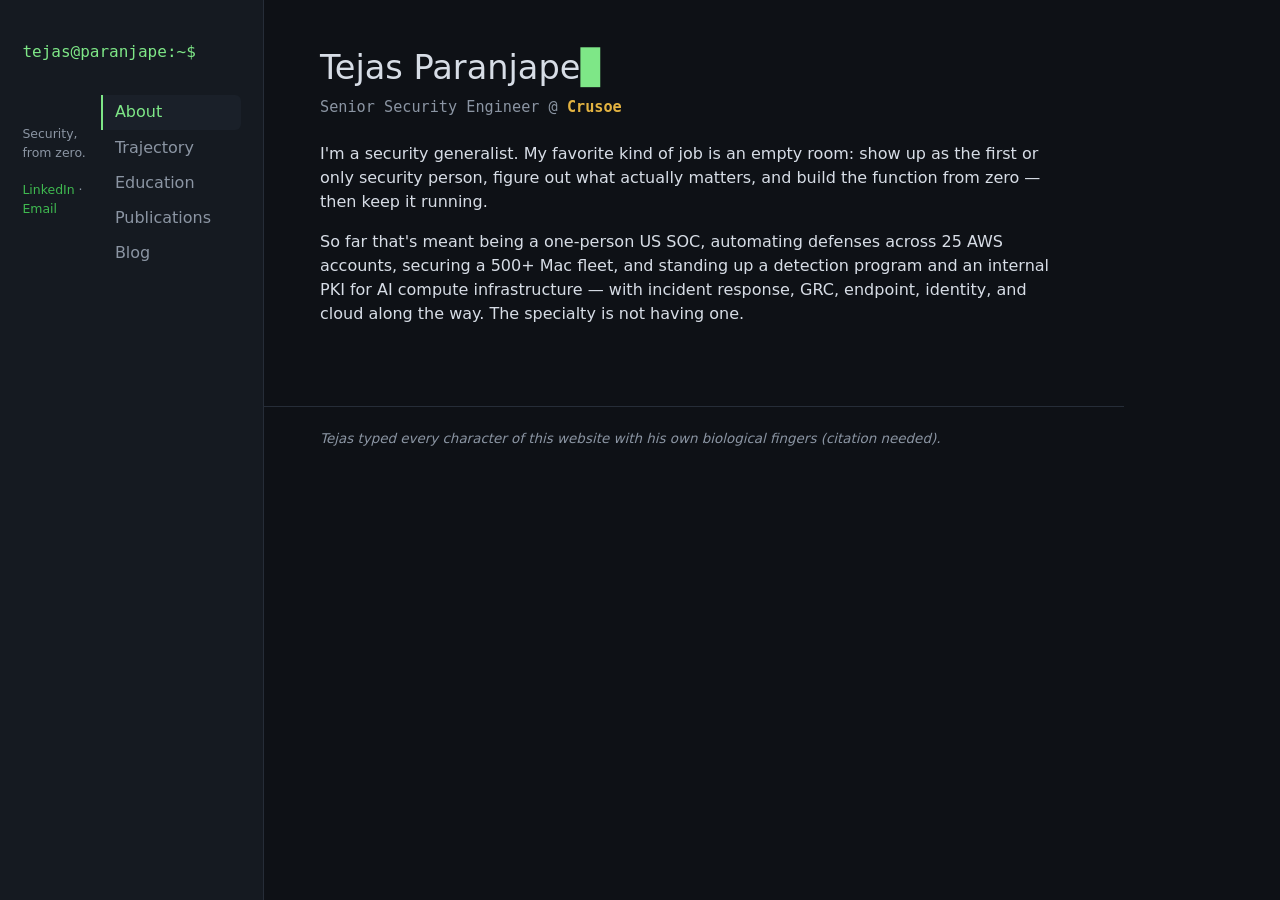
==== index.html @ 5c038657 "Initial site" ====
<!DOCTYPE html>
<html lang="en">
<head>
<meta charset="UTF-8">
<meta name="viewport" content="width=device-width, initial-scale=1.0">
<title>Tejas Paranjape — About</title>
<link href="https://cdn.jsdelivr.net/npm/bootstrap@5.3.3/dist/css/bootstrap.min.css" rel="stylesheet">
<link href="style.css" rel="stylesheet">
</head>
<body>

<nav class="navbar navbar-expand-lg navbar-dark fixed-top" id="sideNav">
  <div class="container-fluid flex-lg-column align-items-lg-start p-lg-0">
    <a class="navbar-brand" href="index.html">tejas@paranjape:~$</a>
    <button class="navbar-toggler" type="button" data-bs-toggle="collapse" data-bs-target="#navbarResponsive"
            aria-controls="navbarResponsive" aria-expanded="false" aria-label="Toggle navigation">
      <span class="navbar-toggler-icon"></span>
    </button>
    <div class="collapse navbar-collapse" id="navbarResponsive">
      <div class="brand-sub d-none d-lg-block mt-1">
        Security, from zero.<br><br>
        <a href="https://www.linkedin.com/in/tejas-paranjape">LinkedIn</a> ·
        <a href="mailto:tejasparanjape1@gmail.com">Email</a>
      </div>
      <ul class="navbar-nav">
        <li class="nav-item"><a class="nav-link active" aria-current="page" href="index.html">About</a></li>
        <li class="nav-item"><a class="nav-link" href="trajectory.html">Trajectory</a></li>
        <li class="nav-item"><a class="nav-link" href="education.html">Education</a></li>
        <li class="nav-item"><a class="nav-link" href="publications.html">Publications</a></li>
        <li class="nav-item"><a class="nav-link" href="blog.html">Blog</a></li>
      </ul>
      <div class="brand-sub d-lg-none mt-2 mb-2">
        <a href="https://www.linkedin.com/in/tejas-paranjape">LinkedIn</a> ·
        <a href="mailto:tejasparanjape1@gmail.com">Email</a>
      </div>
    </div>
  </div>
</nav>

<main>
  <h1>Tejas Paranjape<span class="cursor">▊</span></h1>
  <p class="tagline">Senior Security Engineer @ <b>Crusoe</b></p>
  <p>
    I'm a security generalist. My favorite kind of job is an empty room: show up as the first
    or only security person, figure out what actually matters, and build the function from
    zero — then keep it running.
  </p>
  <p>
    So far that's meant being a one-person US SOC, automating defenses across 25 AWS accounts,
    securing a 500+ Mac fleet, and standing up a detection program and an internal PKI for AI
    compute infrastructure — with incident response, GRC, endpoint, identity, and cloud along
    the way. The specialty is not having one.
  </p>
</main>

<footer>
  <em>Tejas typed every character of this website with his own biological fingers (citation needed).</em>
</footer>

<script src="https://cdn.jsdelivr.net/npm/bootstrap@5.3.3/dist/js/bootstrap.bundle.min.js"></script>
</body>
</html>
---- style.css ----
/* Shared styles — layout pattern from Start Bootstrap "Resume" theme (MIT). */
:root {
  --bg: #0e1116;
  --bg-panel: #151a21;
  --bg-card: #1a2029;
  --line: #262d38;
  --ink: #d7dde6;
  --ink-dim: #8b95a3;
  --accent: #7ee787;
  --accent-dim: #3fb950;
  --mono: "SF Mono", "JetBrains Mono", Menlo, Consolas, monospace;
}
body {
  background: var(--bg);
  color: var(--ink);
}

/* ---------- Sidebar / navbar ---------- */
#sideNav {
  background: var(--bg-panel);
  border-bottom: 1px solid var(--line);
}
#sideNav .navbar-brand {
  font-family: var(--mono);
  color: var(--accent);
  font-size: 1rem;
}
#sideNav .brand-sub { font-size: .78rem; color: var(--ink-dim); }
#sideNav .brand-sub a { color: var(--accent-dim); text-decoration: none; }
#sideNav .nav-link {
  color: var(--ink-dim);
  border-left: 2px solid transparent;
  border-radius: 0 6px 6px 0;
  padding: .35rem .75rem;
}
#sideNav .nav-link:hover { color: var(--ink); background: var(--bg-card); }
#sideNav .nav-link.active {
  color: var(--accent);
  border-left-color: var(--accent);
  background: var(--bg-card);
}
@media (min-width: 992px) {
  #sideNav {
    position: fixed;
    top: 0; left: 0;
    height: 100vh;
    width: 16.5rem;
    flex-direction: column;
    align-items: flex-start;
    justify-content: flex-start;
    padding: 2.2rem 1.4rem;
    border-right: 1px solid var(--line);
    border-bottom: none;
  }
  #sideNav .navbar-collapse { width: 100%; }
  #sideNav .navbar-nav { flex-direction: column; width: 100%; margin-top: 1.6rem; }
  main, footer { margin-left: 16.5rem; }
}
@media (max-width: 991.98px) {
  body { padding-top: 3.6rem; }
}

/* ---------- Content ---------- */
main { max-width: 860px; padding: 3rem 2rem 4rem; }
@media (min-width: 992px) { main { padding: 3rem 3.5rem 4rem; } }
h1 { font-size: 2.1rem; }
h1 .cursor { color: var(--accent); animation: blink 1.1s steps(1) infinite; }
@keyframes blink { 50% { opacity: 0; } }
h2 {
  font-family: var(--mono);
  font-size: 1.25rem;
  color: var(--accent);
  margin-bottom: 1rem;
}
h2::before { content: "// "; color: var(--ink-dim); }
a { color: var(--accent-dim); }
.tagline {
  font-family: var(--mono);
  color: var(--ink-dim);
  font-size: .95rem;
  margin-bottom: 1.4rem;
}
.tagline b { color: #e3b341; font-weight: 600; }
.dim { color: var(--ink-dim); }

ul.clean { list-style: none; padding-left: 0; }
ul.clean li { padding-left: 1.3rem; position: relative; margin-bottom: .55rem; }
ul.clean li::before { content: "▸"; position: absolute; left: 0; color: var(--accent-dim); }

.timeline { list-style: none; margin: .6rem 0 1.2rem; padding-left: 0; }
.timeline li {
  position: relative;
  padding: 0 0 1.1rem 1.6rem;
  border-left: 2px solid var(--line);
  margin-left: .4rem;
}
.timeline li:last-child { padding-bottom: .2rem; }
.timeline li::before {
  content: "";
  position: absolute;
  left: -6px; top: .42em;
  width: 10px; height: 10px;
  border-radius: 50%;
  background: var(--bg);
  border: 2px solid var(--accent-dim);
}
.timeline li.current::before { background: var(--accent); border-color: var(--accent); }
.timeline .role { font-weight: 600; }
.timeline .org { color: var(--accent); font-family: var(--mono); font-size: .85rem; }
.timeline .desc { color: var(--ink-dim); font-size: .9rem; }

footer {
  padding: 1.4rem 2rem 2.2rem;
  max-width: 860px;
  border-top: 1px solid var(--line);
  color: var(--ink-dim);
  font-size: .84rem;
}
@media (min-width: 992px) { footer { padding: 1.4rem 3.5rem 2.2rem; } }
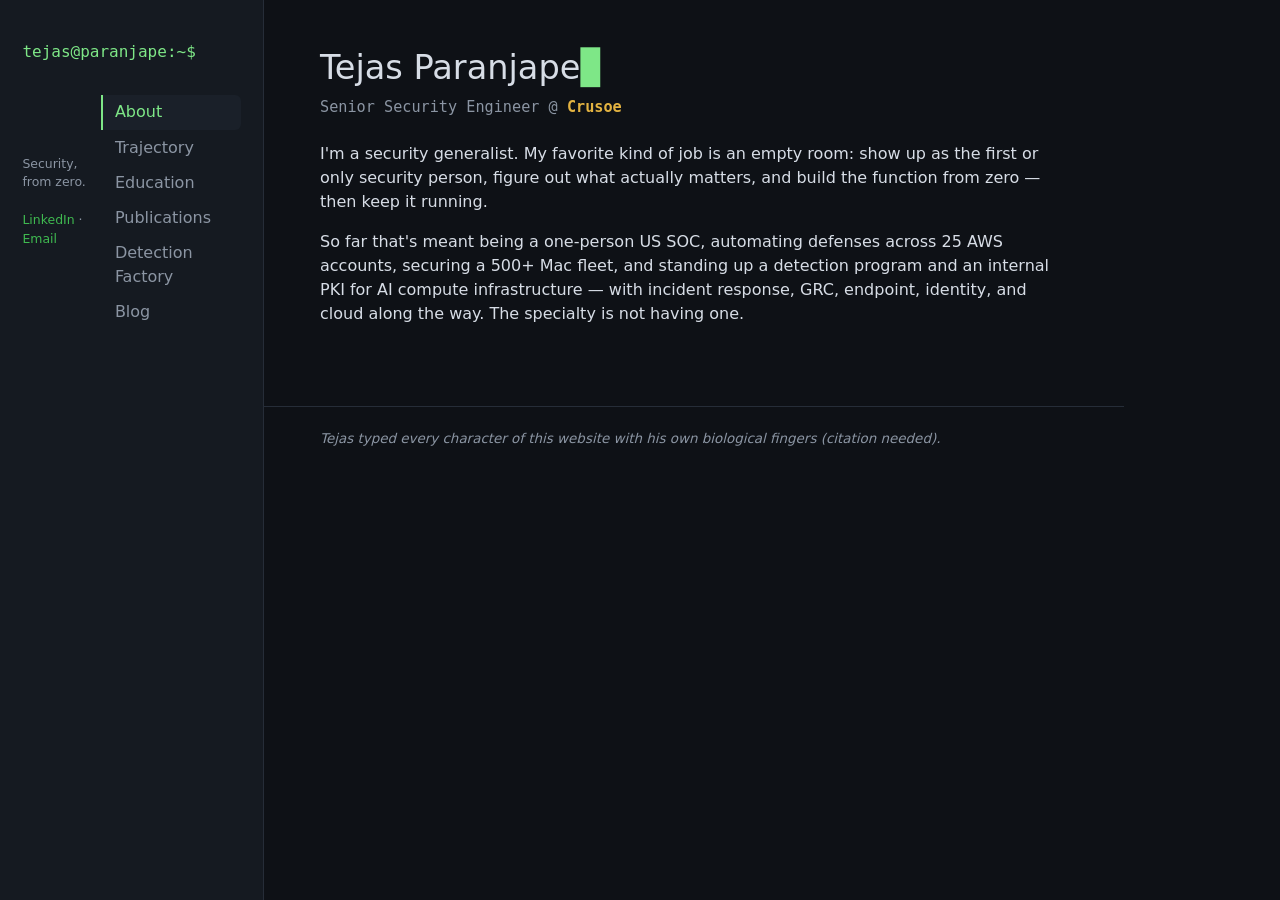
==== commit 37080e95: "Add Detection Factory page New page describing the detection-as-code assembly line: seeder intake, f" ====
--- a/index.html
+++ b/index.html
@@ -27,6 +27,7 @@
         <li class="nav-item"><a class="nav-link" href="trajectory.html">Trajectory</a></li>
         <li class="nav-item"><a class="nav-link" href="education.html">Education</a></li>
         <li class="nav-item"><a class="nav-link" href="publications.html">Publications</a></li>
+        <li class="nav-item"><a class="nav-link" href="detection-factory.html">Detection Factory</a></li>
         <li class="nav-item"><a class="nav-link" href="blog.html">Blog</a></li>
       </ul>
       <div class="brand-sub d-lg-none mt-2 mb-2">
